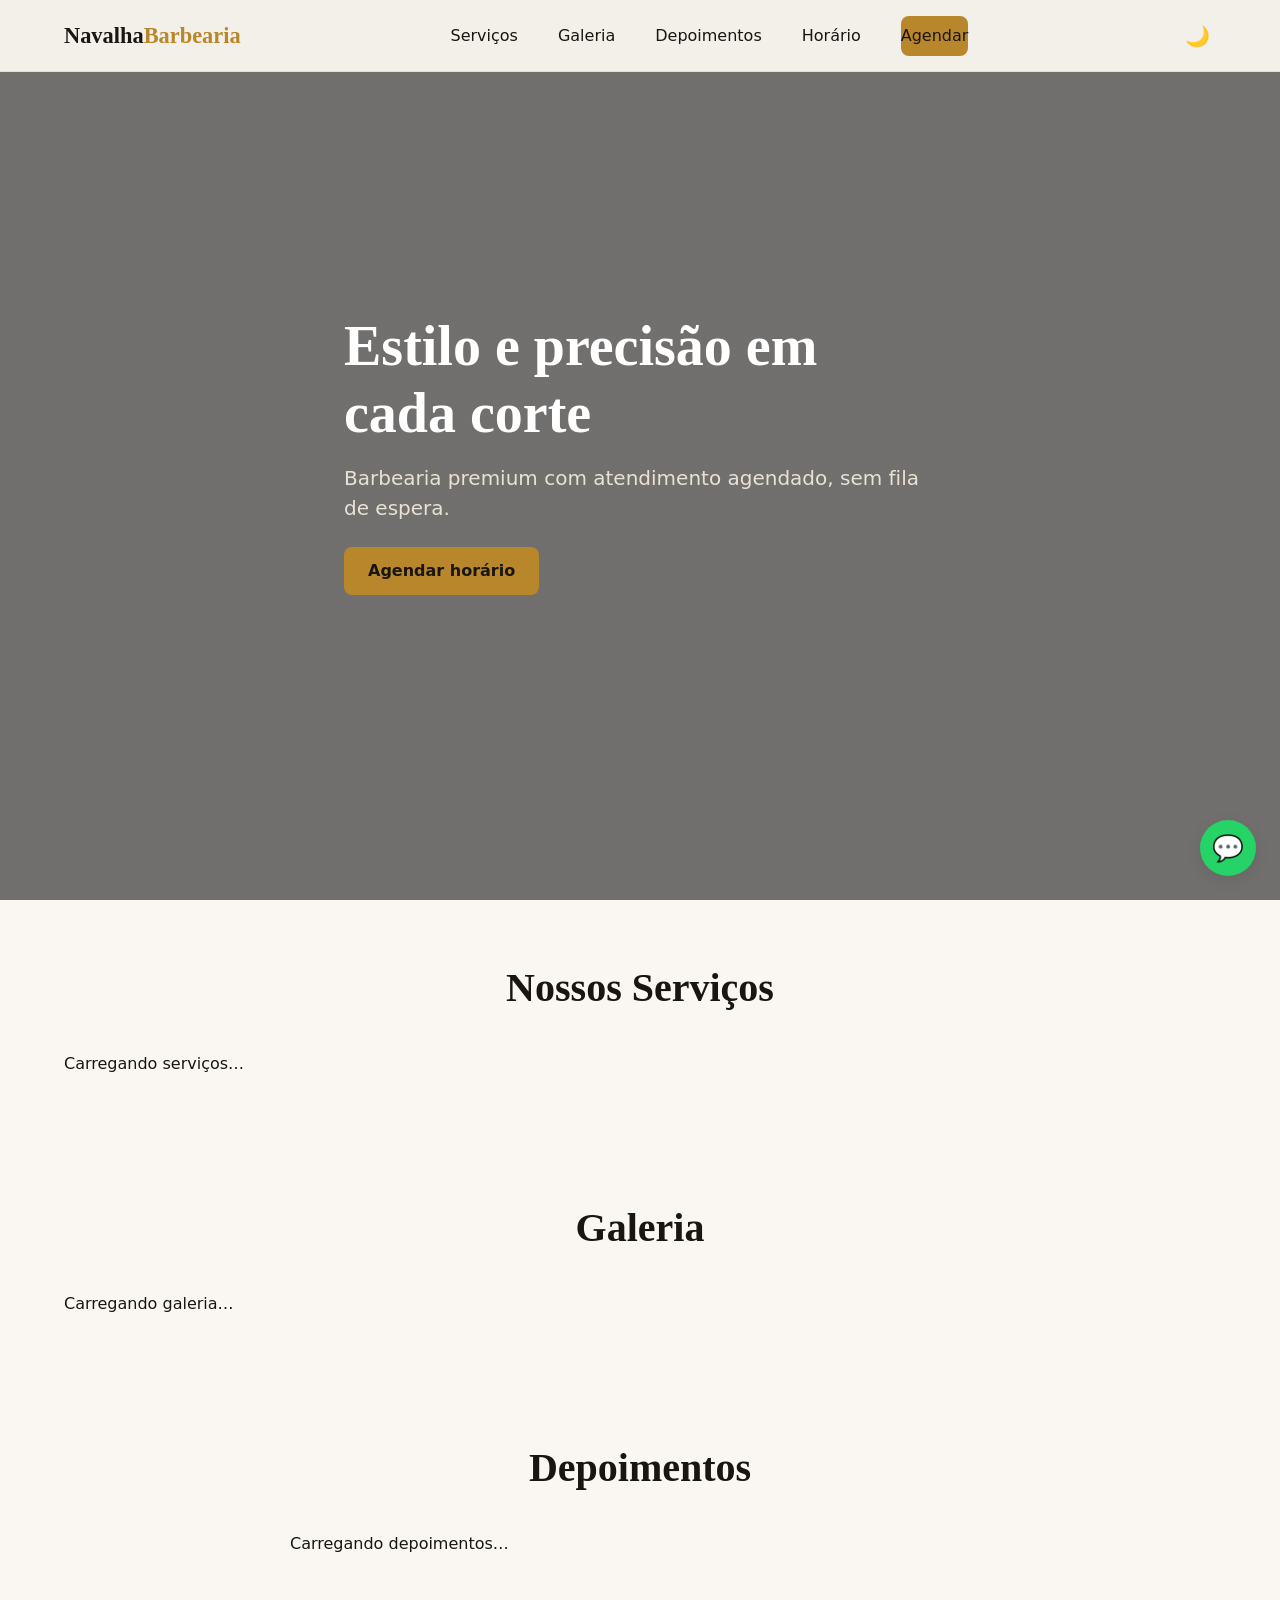
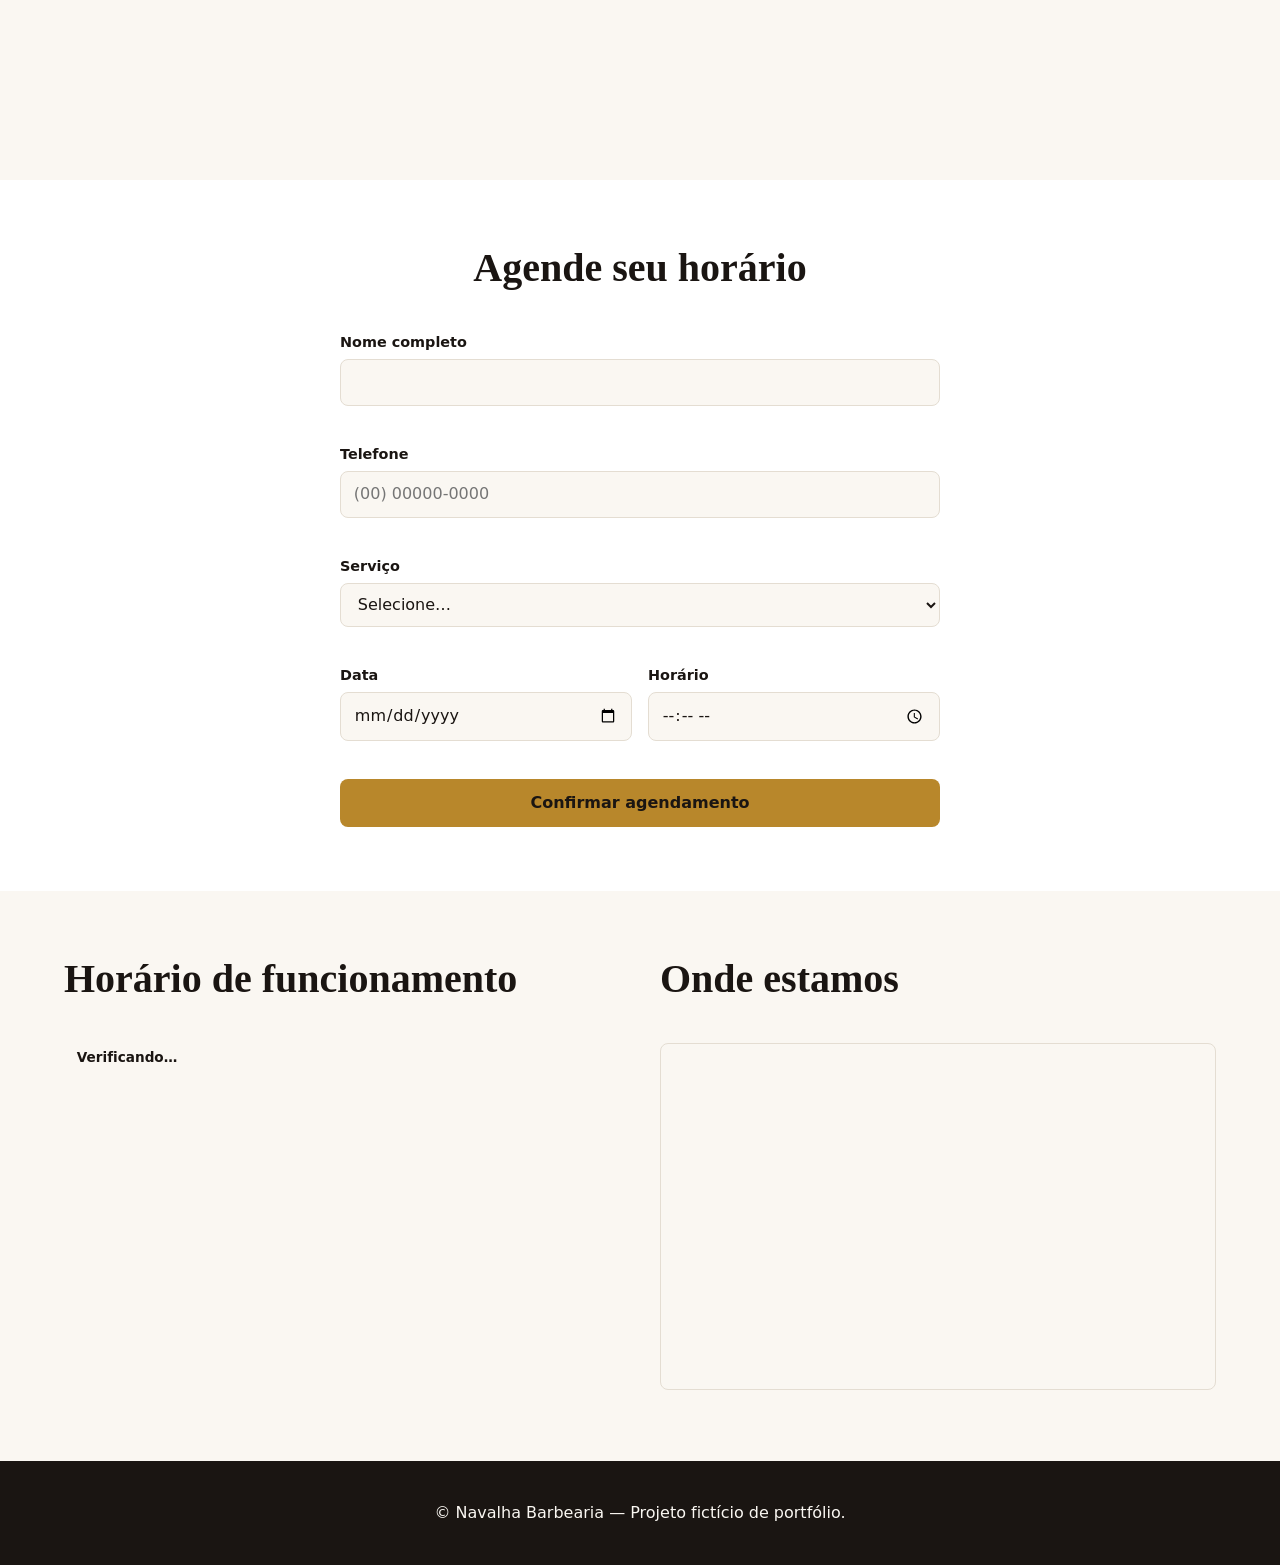
==== navalha-barbearia/index.html @ 42c59700 "Add semantic HTML structure and base styles (Fase 1) - index.html com todas as seções, SEO/OG, favic" ====
<!DOCTYPE html>
<html lang="pt-BR">
<head>
  <meta charset="UTF-8" />
  <meta name="viewport" content="width=device-width, initial-scale=1.0" />
  <title>Navalha Barbearia — Agende seu horário online</title>
  <meta name="description" content="Barbearia Navalha: corte, barba e tratamentos premium. Agende seu horário online em poucos cliques." />
  <meta name="theme-color" content="#1a1512" />

  <meta property="og:type" content="website" />
  <meta property="og:title" content="Navalha Barbearia" />
  <meta property="og:description" content="Corte, barba e tratamentos premium. Agende seu horário online." />
  <meta property="og:image" content="https://picsum.photos/id/1080/1200/630" />
  <meta property="og:locale" content="pt_BR" />

  <link rel="icon" href="assets/img/favicon.svg" type="image/svg+xml" />
  <link rel="stylesheet" href="css/reset.css" />
  <link rel="stylesheet" href="css/variables.css" />
  <link rel="stylesheet" href="css/style.css" />
</head>
<body>
  <a href="#main" class="skip-link">Pular para o conteúdo</a>

  <header class="header" id="header">
    <div class="container header__inner">
      <a href="#top" class="logo">Navalha<span>Barbearia</span></a>

      <nav class="nav" id="nav" aria-label="Navegação principal">
        <ul class="nav__list">
          <li><a href="#servicos">Serviços</a></li>
          <li><a href="#galeria">Galeria</a></li>
          <li><a href="#depoimentos">Depoimentos</a></li>
          <li><a href="#horario">Horário</a></li>
          <li><a href="#agendar" class="btn btn--primary">Agendar</a></li>
        </ul>
      </nav>

      <div class="header__actions">
        <button class="theme-toggle" id="themeToggle" type="button" aria-label="Alternar modo escuro" aria-pressed="false">🌙</button>
        <button class="hamburger" id="hamburger" type="button" aria-label="Abrir menu" aria-expanded="false" aria-controls="nav">
          <span></span><span></span><span></span>
        </button>
      </div>
    </div>
  </header>

  <main id="main">
    <section class="hero" id="top">
      <div class="container hero__content">
        <h1 class="hero__title">Estilo e precisão em cada corte</h1>
        <p class="hero__subtitle">Barbearia premium com atendimento agendado, sem fila de espera.</p>
        <a href="#agendar" class="btn btn--primary">Agendar horário</a>
      </div>
    </section>

    <section id="servicos" class="services">
      <div class="container">
        <h2 class="section-title">Nossos Serviços</h2>
        <div class="services__grid" id="servicesGrid">
          <p class="placeholder-note">Carregando serviços…</p>
        </div>
      </div>
    </section>

    <section id="galeria" class="gallery">
      <div class="container">
        <h2 class="section-title">Galeria</h2>
        <div class="gallery__grid" id="galleryGrid">
          <p class="placeholder-note">Carregando galeria…</p>
        </div>
      </div>
    </section>

    <section id="depoimentos" class="testimonials">
      <div class="container">
        <h2 class="section-title">Depoimentos</h2>
        <div class="testimonials__track" id="testimonialsTrack" aria-live="polite">
          <p class="placeholder-note">Carregando depoimentos…</p>
        </div>
        <div class="testimonials__dots" id="testimonialsDots"></div>
      </div>
    </section>

    <section id="agendar" class="booking">
      <div class="container">
        <h2 class="section-title">Agende seu horário</h2>
        <form class="booking__form" id="bookingForm" novalidate>
          <div class="form-group">
            <label for="name">Nome completo</label>
            <input type="text" id="name" name="name" required autocomplete="name" />
            <span class="form-error" id="nameError"></span>
          </div>

          <div class="form-group">
            <label for="phone">Telefone</label>
            <input type="tel" id="phone" name="phone" placeholder="(00) 00000-0000" required autocomplete="tel" />
            <span class="form-error" id="phoneError"></span>
          </div>

          <div class="form-group">
            <label for="service">Serviço</label>
            <select id="service" name="service" required>
              <option value="">Selecione…</option>
            </select>
            <span class="form-error" id="serviceError"></span>
          </div>

          <div class="form-row">
            <div class="form-group">
              <label for="date">Data</label>
              <input type="date" id="date" name="date" required />
              <span class="form-error" id="dateError"></span>
            </div>

            <div class="form-group">
              <label for="time">Horário</label>
              <input type="time" id="time" name="time" required />
              <span class="form-error" id="timeError"></span>
            </div>
          </div>

          <button type="submit" class="btn btn--primary">Confirmar agendamento</button>
          <p class="form-success" id="formSuccess" hidden>Agendamento confirmado! Entraremos em contato para confirmar.</p>
        </form>
      </div>
    </section>

    <section id="horario" class="hours-map">
      <div class="container hours-map__grid">
        <div>
          <h2 class="section-title" style="text-align: left;">Horário de funcionamento</h2>
          <p class="status-badge" id="openStatus">Verificando…</p>
          <ul class="hours-list" id="hoursList"></ul>
        </div>
        <div>
          <h2 class="section-title" style="text-align: left;">Onde estamos</h2>
          <iframe
            class="map-frame"
            title="Localização da Navalha Barbearia"
            src="https://www.openstreetmap.org/export/embed.html?bbox=-46.6400%2C-23.5700%2C-46.6200%2C-23.5500&layer=mapnik"
            loading="lazy"
          ></iframe>
        </div>
      </div>
    </section>
  </main>

  <a
    href="https://wa.me/5500000000000"
    class="whatsapp-float"
    id="whatsappBtn"
    target="_blank"
    rel="noopener noreferrer"
    aria-label="Fale com a gente no WhatsApp"
  >💬</a>

  <footer class="footer">
    <div class="container">
      <p>&copy; <span id="year"></span> Navalha Barbearia — Projeto fictício de portfólio.</p>
    </div>
  </footer>

  <script src="js/data.js" defer></script>
  <script src="js/theme.js" defer></script>
  <script src="js/menu.js" defer></script>
  <script src="js/gallery.js" defer></script>
  <script src="js/carousel.js" defer></script>
  <script src="js/form.js" defer></script>
  <script src="js/main.js" defer></script>
</body>
</html>
---- navalha-barbearia/css/variables.css ----
:root {
  /* Tipografia */
  --font-heading: Georgia, 'Times New Roman', serif;
  --font-body: system-ui, -apple-system, 'Segoe UI', Roboto, Arial, sans-serif;

  /* Espaçamento */
  --space-xs: 0.5rem;
  --space-sm: 1rem;
  --space-md: 1.5rem;
  --space-lg: 2.5rem;
  --space-xl: 4rem;

  /* Layout */
  --container-width: 1200px;
  --radius: 8px;
  --header-height: 72px;
  --transition: 0.25s ease;

  /* Tema claro (padrão) */
  --color-bg: #faf7f2;
  --color-surface: #ffffff;
  --color-text: #1a1512;
  --color-text-muted: #5c5349;
  --color-primary: #b8872b;
  --color-primary-dark: #8f6a1f;
  --color-primary-contrast: #1a1512;
  --color-border: #e4ddd2;
  --color-header-bg: rgba(250, 247, 242, 0.95);
  --shadow: 0 4px 16px rgba(0, 0, 0, 0.08);
}

[data-theme='dark'] {
  --color-bg: #15120f;
  --color-surface: #211c17;
  --color-text: #f3ede3;
  --color-text-muted: #c4b8a6;
  --color-primary: #d6a545;
  --color-primary-dark: #e8bc66;
  --color-primary-contrast: #15120f;
  --color-border: #3a322a;
  --color-header-bg: rgba(21, 18, 15, 0.95);
  --shadow: 0 4px 16px rgba(0, 0, 0, 0.4);
}
---- navalha-barbearia/css/style.css ----
/* ===== Base ===== */
body {
  font-family: var(--font-body);
  background-color: var(--color-bg);
  color: var(--color-text);
  transition: background-color var(--transition), color var(--transition);
}

h1, h2, h3 {
  font-family: var(--font-heading);
  line-height: 1.2;
}

.container {
  width: 100%;
  max-width: var(--container-width);
  margin: 0 auto;
  padding: 0 var(--space-md);
}

.skip-link {
  position: absolute;
  left: -999px;
  top: 0;
  background: var(--color-primary);
  color: var(--color-primary-contrast);
  padding: var(--space-xs) var(--space-sm);
  z-index: 1000;
}

.skip-link:focus {
  left: var(--space-sm);
  top: var(--space-sm);
}

a:focus-visible,
button:focus-visible,
input:focus-visible,
textarea:focus-visible,
select:focus-visible {
  outline: 3px solid var(--color-primary);
  outline-offset: 2px;
}

section {
  padding: var(--space-xl) 0;
}

.section-title {
  font-size: clamp(1.75rem, 4vw, 2.5rem);
  text-align: center;
  margin-bottom: var(--space-lg);
}

.btn {
  display: inline-block;
  padding: 0.75rem 1.5rem;
  border-radius: var(--radius);
  font-weight: 600;
  transition: transform var(--transition), background-color var(--transition);
}

.btn--primary {
  background-color: var(--color-primary);
  color: var(--color-primary-contrast);
}

.btn--primary:hover {
  background-color: var(--color-primary-dark);
  transform: translateY(-2px);
}

.btn--outline {
  border: 2px solid var(--color-primary);
  color: var(--color-text);
}

/* ===== Header ===== */
.header {
  position: fixed;
  top: 0;
  left: 0;
  right: 0;
  height: var(--header-height);
  background-color: var(--color-header-bg);
  backdrop-filter: blur(6px);
  border-bottom: 1px solid var(--color-border);
  z-index: 500;
}

.header__inner {
  height: 100%;
  display: flex;
  align-items: center;
  justify-content: space-between;
}

.logo {
  font-family: var(--font-heading);
  font-size: 1.4rem;
  font-weight: 700;
}

.logo span {
  color: var(--color-primary);
}

.header__actions {
  display: flex;
  align-items: center;
  gap: var(--space-sm);
}

.theme-toggle {
  font-size: 1.25rem;
  line-height: 1;
  padding: 0.4rem;
  border-radius: 50%;
}

.theme-toggle:hover {
  background-color: var(--color-border);
}

/* Nav: mobile-first, escondida fora da tela */
.nav {
  position: fixed;
  top: var(--header-height);
  left: 0;
  right: 0;
  background-color: var(--color-surface);
  border-bottom: 1px solid var(--color-border);
  transform: translateY(-110%);
  opacity: 0;
  transition: transform var(--transition), opacity var(--transition);
}

.nav.is-open {
  transform: translateY(0);
  opacity: 1;
}

.nav__list {
  display: flex;
  flex-direction: column;
  padding: var(--space-md);
  gap: var(--space-sm);
}

.nav__list a {
  display: block;
  padding: var(--space-xs) 0;
  font-weight: 500;
}

.hamburger {
  width: 40px;
  height: 40px;
  display: flex;
  flex-direction: column;
  justify-content: center;
  align-items: center;
  gap: 5px;
}

.hamburger span {
  display: block;
  width: 22px;
  height: 2px;
  background-color: var(--color-text);
  transition: transform var(--transition), opacity var(--transition);
}

.hamburger[aria-expanded='true'] span:nth-child(1) {
  transform: translateY(7px) rotate(45deg);
}

.hamburger[aria-expanded='true'] span:nth-child(2) {
  opacity: 0;
}

.hamburger[aria-expanded='true'] span:nth-child(3) {
  transform: translateY(-7px) rotate(-45deg);
}

@media (min-width: 768px) {
  .hamburger {
    display: none;
  }

  .nav {
    position: static;
    transform: none;
    opacity: 1;
    background: none;
    border-bottom: none;
  }

  .nav__list {
    flex-direction: row;
    align-items: center;
    padding: 0;
    gap: var(--space-lg);
  }
}

/* ===== Hero ===== */
.hero {
  min-height: 100vh;
  padding-top: var(--header-height);
  display: flex;
  align-items: center;
  background: linear-gradient(rgba(0, 0, 0, 0.55), rgba(0, 0, 0, 0.55)),
    url('https://picsum.photos/id/1080/1600/1000') center/cover no-repeat;
  color: #fff;
}

.hero__content {
  max-width: 640px;
}

.hero__title {
  font-size: clamp(2rem, 6vw, 3.5rem);
  margin-bottom: var(--space-sm);
}

.hero__subtitle {
  font-size: clamp(1rem, 2.5vw, 1.25rem);
  color: #e8e1d6;
  margin-bottom: var(--space-md);
}

/* ===== Serviços ===== */
.services__grid {
  display: grid;
  grid-template-columns: repeat(auto-fit, minmax(260px, 1fr));
  gap: var(--space-md);
}

.service-card {
  background-color: var(--color-surface);
  border: 1px solid var(--color-border);
  border-radius: var(--radius);
  padding: var(--space-md);
  box-shadow: var(--shadow);
}

.service-card__header {
  display: flex;
  justify-content: space-between;
  align-items: baseline;
  margin-bottom: var(--space-xs);
}

.service-card__price {
  color: var(--color-primary);
  font-weight: 700;
  font-size: 1.1rem;
}

.service-card__meta {
  color: var(--color-text-muted);
  font-size: 0.9rem;
  margin-top: var(--space-xs);
}

/* ===== Galeria ===== */
.gallery__grid {
  display: grid;
  grid-template-columns: repeat(auto-fit, minmax(200px, 1fr));
  gap: var(--space-sm);
}

.gallery__item {
  overflow: hidden;
  border-radius: var(--radius);
  aspect-ratio: 4 / 3;
}

.gallery__item img {
  width: 100%;
  height: 100%;
  object-fit: cover;
  transition: transform var(--transition);
}

.gallery__item button {
  width: 100%;
  height: 100%;
  display: block;
}

.gallery__item:hover img {
  transform: scale(1.06);
}

.lightbox {
  position: fixed;
  inset: 0;
  background-color: rgba(0, 0, 0, 0.9);
  display: flex;
  align-items: center;
  justify-content: center;
  z-index: 1000;
}

.lightbox[hidden] {
  display: none;
}

.lightbox__image {
  max-width: 90vw;
  max-height: 80vh;
  border-radius: var(--radius);
}

.lightbox__close,
.lightbox__prev,
.lightbox__next {
  position: absolute;
  color: #fff;
  font-size: 2rem;
  padding: var(--space-xs) var(--space-sm);
}

.lightbox__close {
  top: var(--space-sm);
  right: var(--space-sm);
}

.lightbox__prev {
  left: var(--space-sm);
}

.lightbox__next {
  right: var(--space-sm);
}

/* ===== Depoimentos ===== */
.testimonials__track {
  position: relative;
  max-width: 700px;
  margin: 0 auto;
  min-height: 160px;
}

.testimonial {
  text-align: center;
  position: absolute;
  inset: 0;
  opacity: 0;
  transition: opacity var(--transition);
}

.testimonial.is-active {
  opacity: 1;
  position: relative;
}

.testimonial__quote {
  font-size: 1.15rem;
  font-style: italic;
  margin-bottom: var(--space-sm);
}

.testimonial__author {
  color: var(--color-primary);
  font-weight: 600;
}

.testimonials__dots {
  display: flex;
  justify-content: center;
  gap: var(--space-xs);
  margin-top: var(--space-md);
}

.testimonials__dots button {
  width: 10px;
  height: 10px;
  border-radius: 50%;
  background-color: var(--color-border);
}

.testimonials__dots button.is-active {
  background-color: var(--color-primary);
}

/* ===== Agendamento ===== */
.booking {
  background-color: var(--color-surface);
}

.booking__form {
  max-width: 600px;
  margin: 0 auto;
  display: grid;
  gap: var(--space-sm);
}

.form-group {
  display: flex;
  flex-direction: column;
  gap: 0.35rem;
}

.form-group label {
  font-weight: 600;
  font-size: 0.9rem;
}

.form-group input,
.form-group select {
  padding: 0.65rem 0.8rem;
  border: 1px solid var(--color-border);
  border-radius: var(--radius);
  background-color: var(--color-bg);
  color: var(--color-text);
}

.form-row {
  display: grid;
  grid-template-columns: 1fr 1fr;
  gap: var(--space-sm);
}

.form-error {
  color: #c0392b;
  font-size: 0.85rem;
  min-height: 1.2em;
}

.form-success {
  background-color: #e4f6e9;
  color: #1e7a3c;
  padding: var(--space-sm);
  border-radius: var(--radius);
  text-align: center;
}

[data-theme='dark'] .form-success {
  background-color: #163a24;
  color: #7fd79b;
}

/* ===== Horário / mapa ===== */
.hours-map__grid {
  display: grid;
  grid-template-columns: 1fr;
  gap: var(--space-lg);
}

@media (min-width: 768px) {
  .hours-map__grid {
    grid-template-columns: 1fr 1fr;
  }
}

.status-badge {
  display: inline-block;
  padding: 0.3rem 0.8rem;
  border-radius: 999px;
  font-weight: 700;
  font-size: 0.85rem;
  margin-bottom: var(--space-sm);
}

.status-badge--open {
  background-color: #e4f6e9;
  color: #1e7a3c;
}

.status-badge--closed {
  background-color: #fbe4e4;
  color: #c0392b;
}

.hours-list {
  display: grid;
  gap: 0.4rem;
}

.hours-list li {
  display: flex;
  justify-content: space-between;
  border-bottom: 1px solid var(--color-border);
  padding-bottom: 0.3rem;
}

.map-frame {
  width: 100%;
  aspect-ratio: 16 / 10;
  border: 1px solid var(--color-border);
  border-radius: var(--radius);
}

/* ===== WhatsApp flutuante ===== */
.whatsapp-float {
  position: fixed;
  bottom: var(--space-md);
  right: var(--space-md);
  width: 56px;
  height: 56px;
  background-color: #25d366;
  color: #fff;
  border-radius: 50%;
  display: flex;
  align-items: center;
  justify-content: center;
  font-size: 1.6rem;
  box-shadow: var(--shadow);
  z-index: 400;
}

/* ===== Footer ===== */
.footer {
  background-color: var(--color-text);
  color: var(--color-bg);
  text-align: center;
  padding: var(--space-lg) 0;
}

[data-theme='dark'] .footer {
  background-color: #0c0a08;
}

/* ===== Animações on-scroll ===== */
.reveal {
  opacity: 0;
  transform: translateY(24px);
  transition: opacity 0.6s ease, transform 0.6s ease;
}

.reveal.is-visible {
  opacity: 1;
  transform: translateY(0);
}
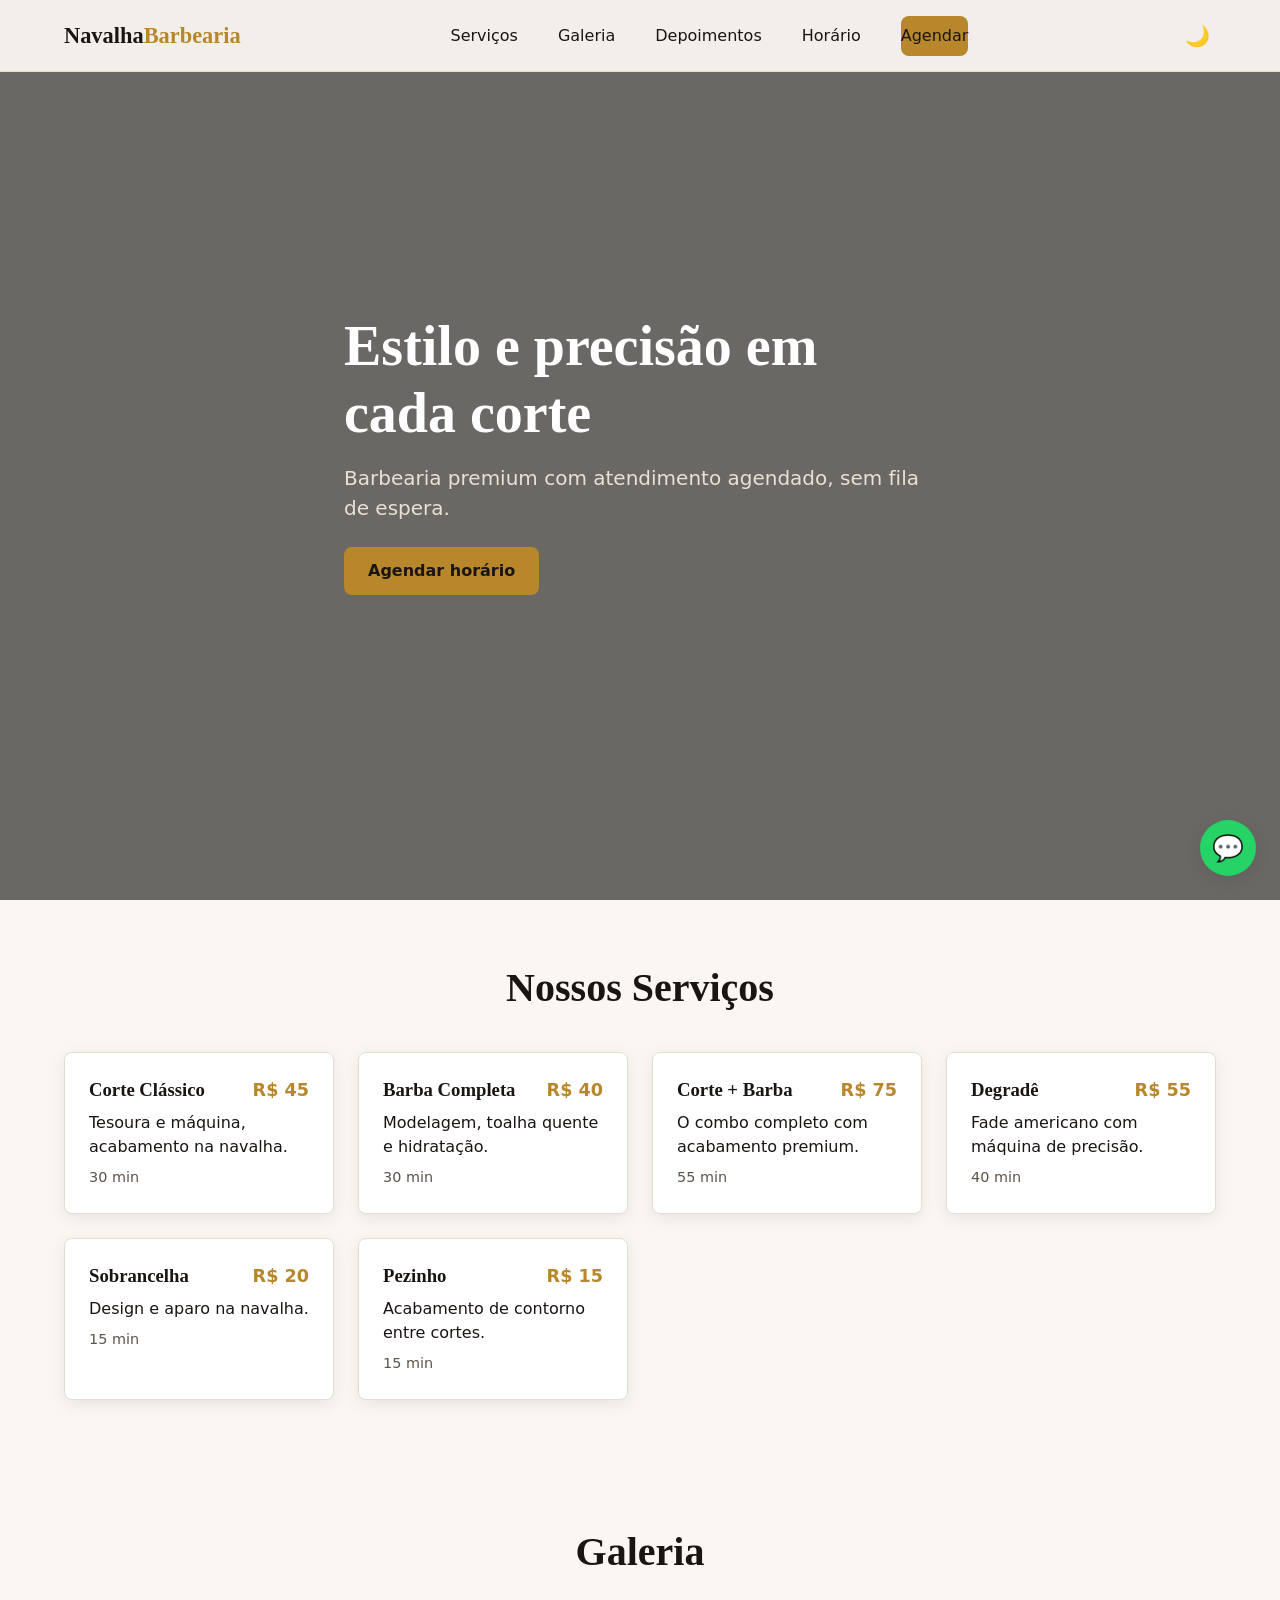
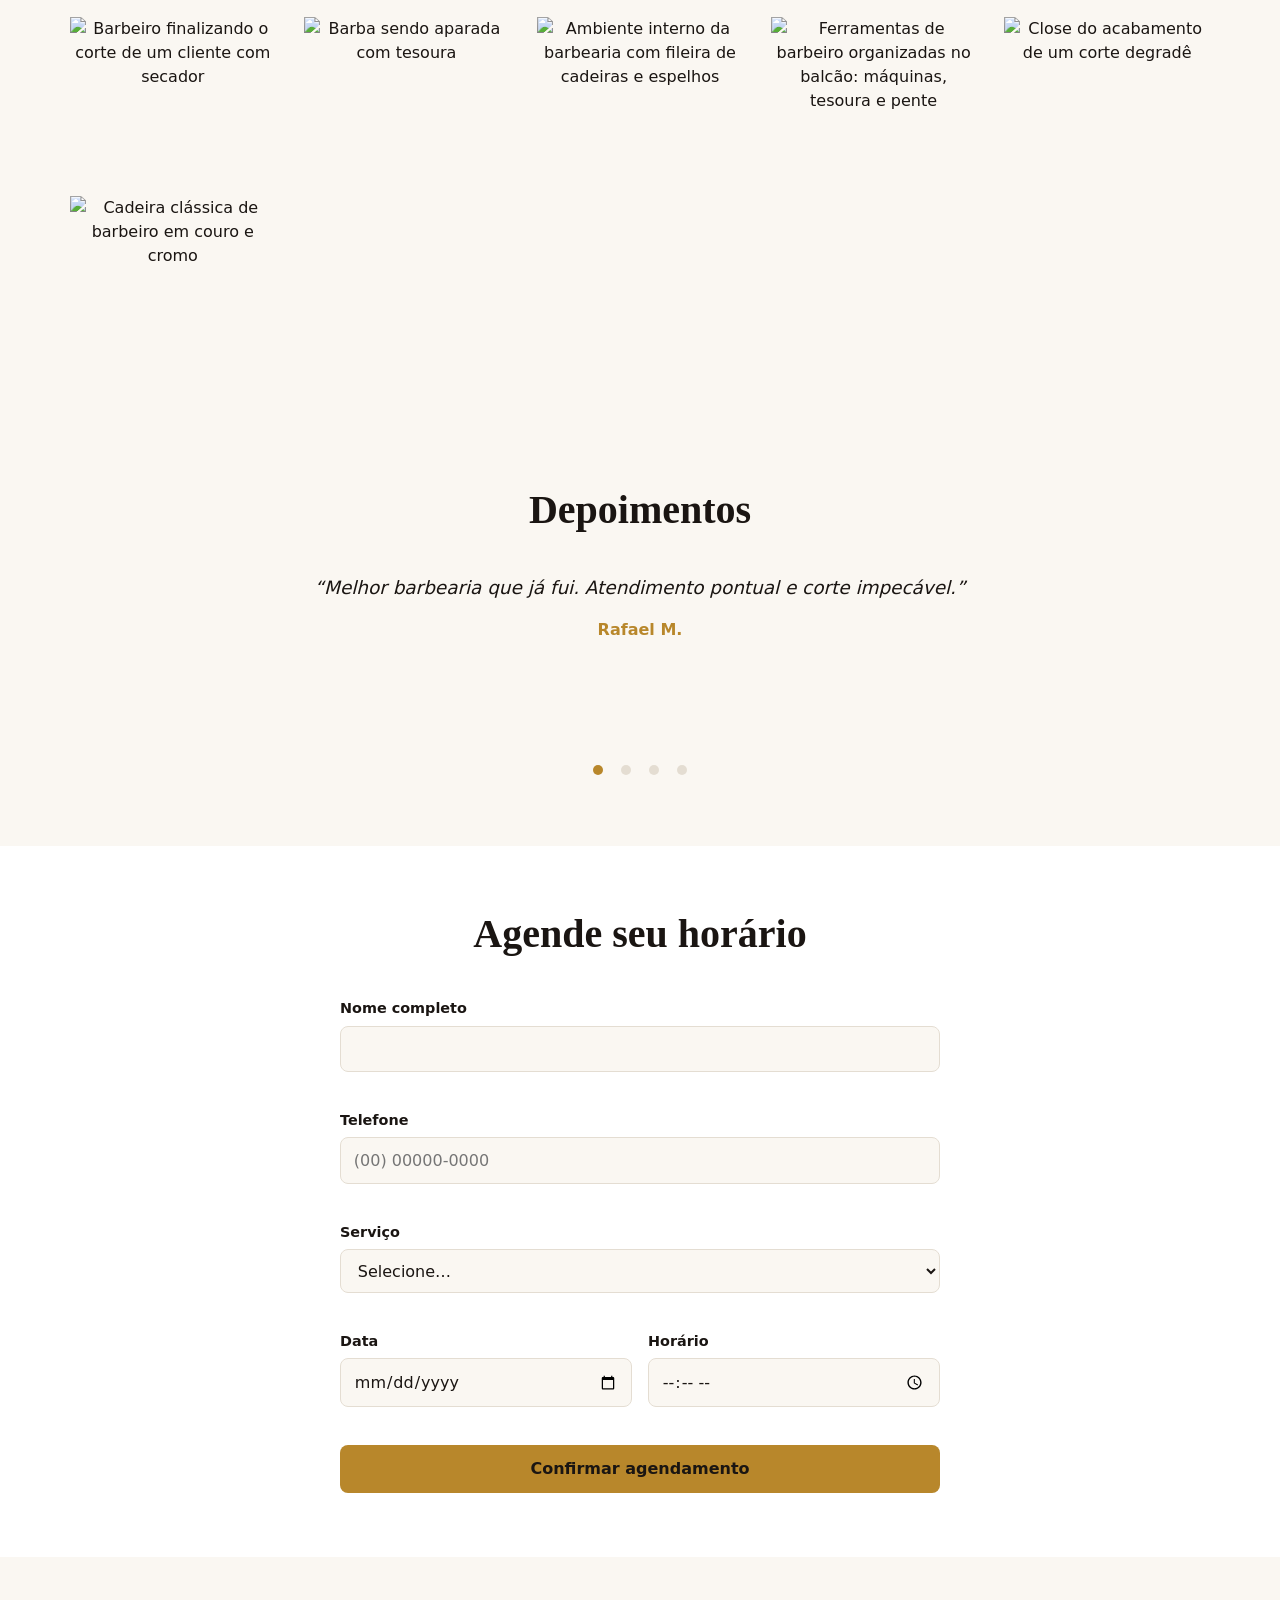
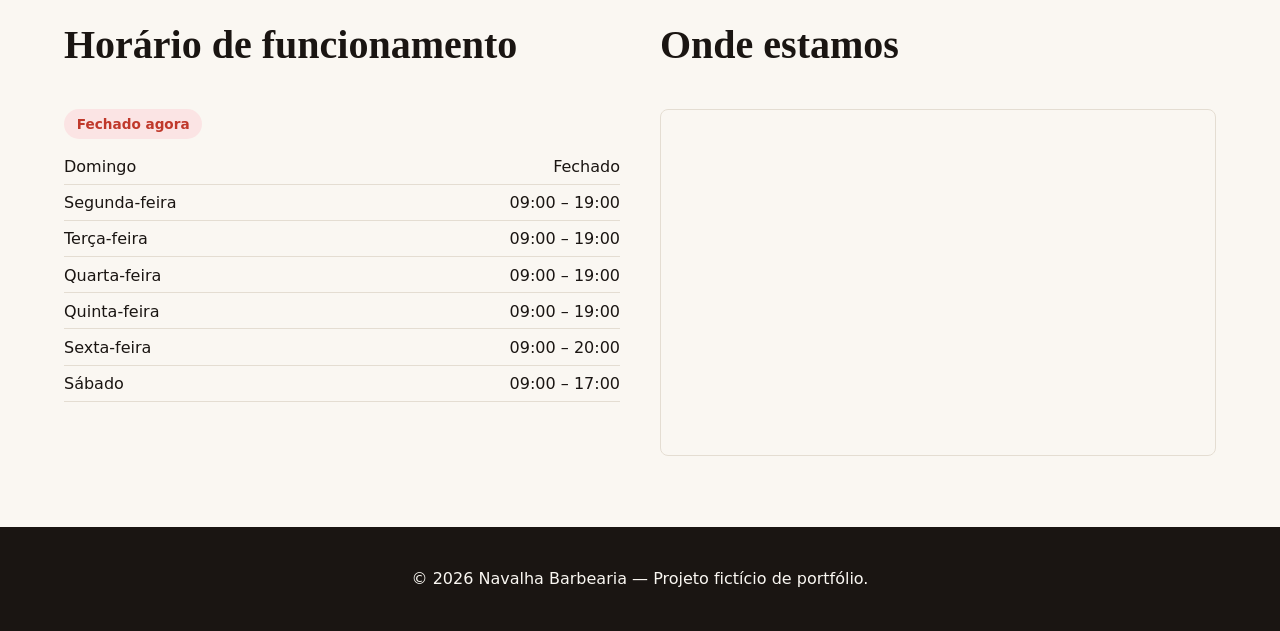
==== commit 5d270c00: "Replace placeholder images with real barbershop photos, polish animations - Swap picsum.photos place" ====
--- a/navalha-barbearia/index.html
+++ b/navalha-barbearia/index.html
@@ -10,7 +10,7 @@
   <meta property="og:type" content="website" />
   <meta property="og:title" content="Navalha Barbearia" />
   <meta property="og:description" content="Corte, barba e tratamentos premium. Agende seu horário online." />
-  <meta property="og:image" content="https://picsum.photos/id/1080/1200/630" />
+  <meta property="og:image" content="https://images.unsplash.com/photo-1585747860715-2ba37e788b70?w=1200&h=630&q=80&auto=format&fit=crop" />
   <meta property="og:locale" content="pt_BR" />
 
   <link rel="icon" href="assets/img/favicon.svg" type="image/svg+xml" />
--- a/navalha-barbearia/css/style.css
+++ b/navalha-barbearia/css/style.css
@@ -85,7 +85,13 @@
   background-color: var(--color-header-bg);
   backdrop-filter: blur(6px);
   border-bottom: 1px solid var(--color-border);
+  box-shadow: 0 0 0 rgba(0, 0, 0, 0);
+  transition: box-shadow var(--transition);
   z-index: 500;
+}
+
+.header.is-scrolled {
+  box-shadow: 0 4px 20px rgba(0, 0, 0, 0.12);
 }
 
 .header__inner {
@@ -93,6 +99,7 @@
   display: flex;
   align-items: center;
   justify-content: space-between;
+  gap: var(--space-md);
 }
 
 .logo {
@@ -116,10 +123,12 @@
   line-height: 1;
   padding: 0.4rem;
   border-radius: 50%;
+  transition: background-color var(--transition), transform 0.4s ease;
 }
 
 .theme-toggle:hover {
   background-color: var(--color-border);
+  transform: rotate(15deg);
 }
 
 /* Nav: mobile-first, escondida fora da tela */
@@ -132,12 +141,16 @@
   border-bottom: 1px solid var(--color-border);
   transform: translateY(-110%);
   opacity: 0;
-  transition: transform var(--transition), opacity var(--transition);
+  visibility: hidden;
+  pointer-events: none;
+  transition: transform var(--transition), opacity var(--transition), visibility var(--transition);
 }
 
 .nav.is-open {
   transform: translateY(0);
   opacity: 1;
+  visibility: visible;
+  pointer-events: auto;
 }
 
 .nav__list {
@@ -183,6 +196,24 @@
   transform: translateY(-7px) rotate(-45deg);
 }
 
+@media (max-width: 400px) {
+  .container {
+    padding: 0 1rem;
+  }
+
+  .header__inner {
+    gap: 0.5rem;
+  }
+
+  .logo {
+    font-size: 1.15rem;
+  }
+
+  .header__actions {
+    gap: 0.4rem;
+  }
+}
+
 @media (min-width: 768px) {
   .hamburger {
     display: none;
@@ -192,6 +223,8 @@
     position: static;
     transform: none;
     opacity: 1;
+    visibility: visible;
+    pointer-events: auto;
     background: none;
     border-bottom: none;
   }
@@ -210,24 +243,52 @@
   padding-top: var(--header-height);
   display: flex;
   align-items: center;
-  background: linear-gradient(rgba(0, 0, 0, 0.55), rgba(0, 0, 0, 0.55)),
-    url('https://picsum.photos/id/1080/1600/1000') center/cover no-repeat;
+  background: linear-gradient(rgba(10, 8, 6, 0.6), rgba(10, 8, 6, 0.6)),
+    url('https://images.unsplash.com/photo-1585747860715-2ba37e788b70?w=1600&h=1000&q=80&auto=format&fit=crop')
+      center/cover no-repeat;
   color: #fff;
 }
 
 .hero__content {
   max-width: 640px;
+}
+
+.hero__content > * {
+  opacity: 0;
+  transform: translateY(20px);
+  animation: hero-rise 0.7s ease forwards;
 }
 
 .hero__title {
   font-size: clamp(2rem, 6vw, 3.5rem);
   margin-bottom: var(--space-sm);
+  animation-delay: 0.1s;
 }
 
 .hero__subtitle {
   font-size: clamp(1rem, 2.5vw, 1.25rem);
   color: #e8e1d6;
   margin-bottom: var(--space-md);
+  animation-delay: 0.25s;
+}
+
+.hero__content > .btn {
+  animation-delay: 0.4s;
+}
+
+@keyframes hero-rise {
+  to {
+    opacity: 1;
+    transform: translateY(0);
+  }
+}
+
+@media (prefers-reduced-motion: reduce) {
+  .hero__content > * {
+    animation: none;
+    opacity: 1;
+    transform: none;
+  }
 }
 
 /* ===== Serviços ===== */
@@ -243,6 +304,13 @@
   border-radius: var(--radius);
   padding: var(--space-md);
   box-shadow: var(--shadow);
+  transition: transform var(--transition), box-shadow var(--transition), border-color var(--transition);
+}
+
+.service-card:hover {
+  transform: translateY(-6px);
+  border-color: var(--color-primary);
+  box-shadow: 0 12px 28px rgba(0, 0, 0, 0.14);
 }
 
 .service-card__header {
@@ -302,16 +370,28 @@
   align-items: center;
   justify-content: center;
   z-index: 1000;
-}
-
-.lightbox[hidden] {
-  display: none;
+  opacity: 0;
+  visibility: hidden;
+  pointer-events: none;
+  transition: opacity var(--transition), visibility var(--transition);
+}
+
+.lightbox.is-open {
+  opacity: 1;
+  visibility: visible;
+  pointer-events: auto;
 }
 
 .lightbox__image {
   max-width: 90vw;
   max-height: 80vh;
   border-radius: var(--radius);
+  transform: scale(0.92);
+  transition: transform var(--transition);
+}
+
+.lightbox.is-open .lightbox__image {
+  transform: scale(1);
 }
 
 .lightbox__close,
@@ -349,11 +429,13 @@
   position: absolute;
   inset: 0;
   opacity: 0;
-  transition: opacity var(--transition);
+  transform: translateX(16px);
+  transition: opacity 0.4s ease, transform 0.4s ease;
 }
 
 .testimonial.is-active {
   opacity: 1;
+  transform: translateX(0);
   position: relative;
 }
 
@@ -371,18 +453,29 @@
 .testimonials__dots {
   display: flex;
   justify-content: center;
-  gap: var(--space-xs);
+  gap: 4px;
   margin-top: var(--space-md);
 }
 
 .testimonials__dots button {
+  width: 24px;
+  height: 24px;
+  padding: 0;
+  display: flex;
+  align-items: center;
+  justify-content: center;
+}
+
+.testimonials__dots button::before {
+  content: '';
   width: 10px;
   height: 10px;
   border-radius: 50%;
   background-color: var(--color-border);
-}
-
-.testimonials__dots button.is-active {
+  transition: background-color var(--transition);
+}
+
+.testimonials__dots button.is-active::before {
   background-color: var(--color-primary);
 }
 
@@ -402,6 +495,7 @@
   display: flex;
   flex-direction: column;
   gap: 0.35rem;
+  min-width: 0;
 }
 
 .form-group label {
@@ -411,6 +505,8 @@
 
 .form-group input,
 .form-group select {
+  width: 100%;
+  min-width: 0;
   padding: 0.65rem 0.8rem;
   border: 1px solid var(--color-border);
   border-radius: var(--radius);
@@ -510,6 +606,28 @@
   font-size: 1.6rem;
   box-shadow: var(--shadow);
   z-index: 400;
+  transition: transform var(--transition);
+  animation: whatsapp-pulse 3s ease-in-out infinite;
+}
+
+.whatsapp-float:hover {
+  transform: scale(1.1);
+}
+
+@keyframes whatsapp-pulse {
+  0%,
+  100% {
+    box-shadow: var(--shadow), 0 0 0 0 rgba(37, 211, 102, 0.5);
+  }
+  50% {
+    box-shadow: var(--shadow), 0 0 0 10px rgba(37, 211, 102, 0);
+  }
+}
+
+@media (prefers-reduced-motion: reduce) {
+  .whatsapp-float {
+    animation: none;
+  }
 }
 
 /* ===== Footer ===== */
@@ -522,6 +640,7 @@
 
 [data-theme='dark'] .footer {
   background-color: #0c0a08;
+  color: var(--color-text);
 }
 
 /* ===== Animações on-scroll ===== */
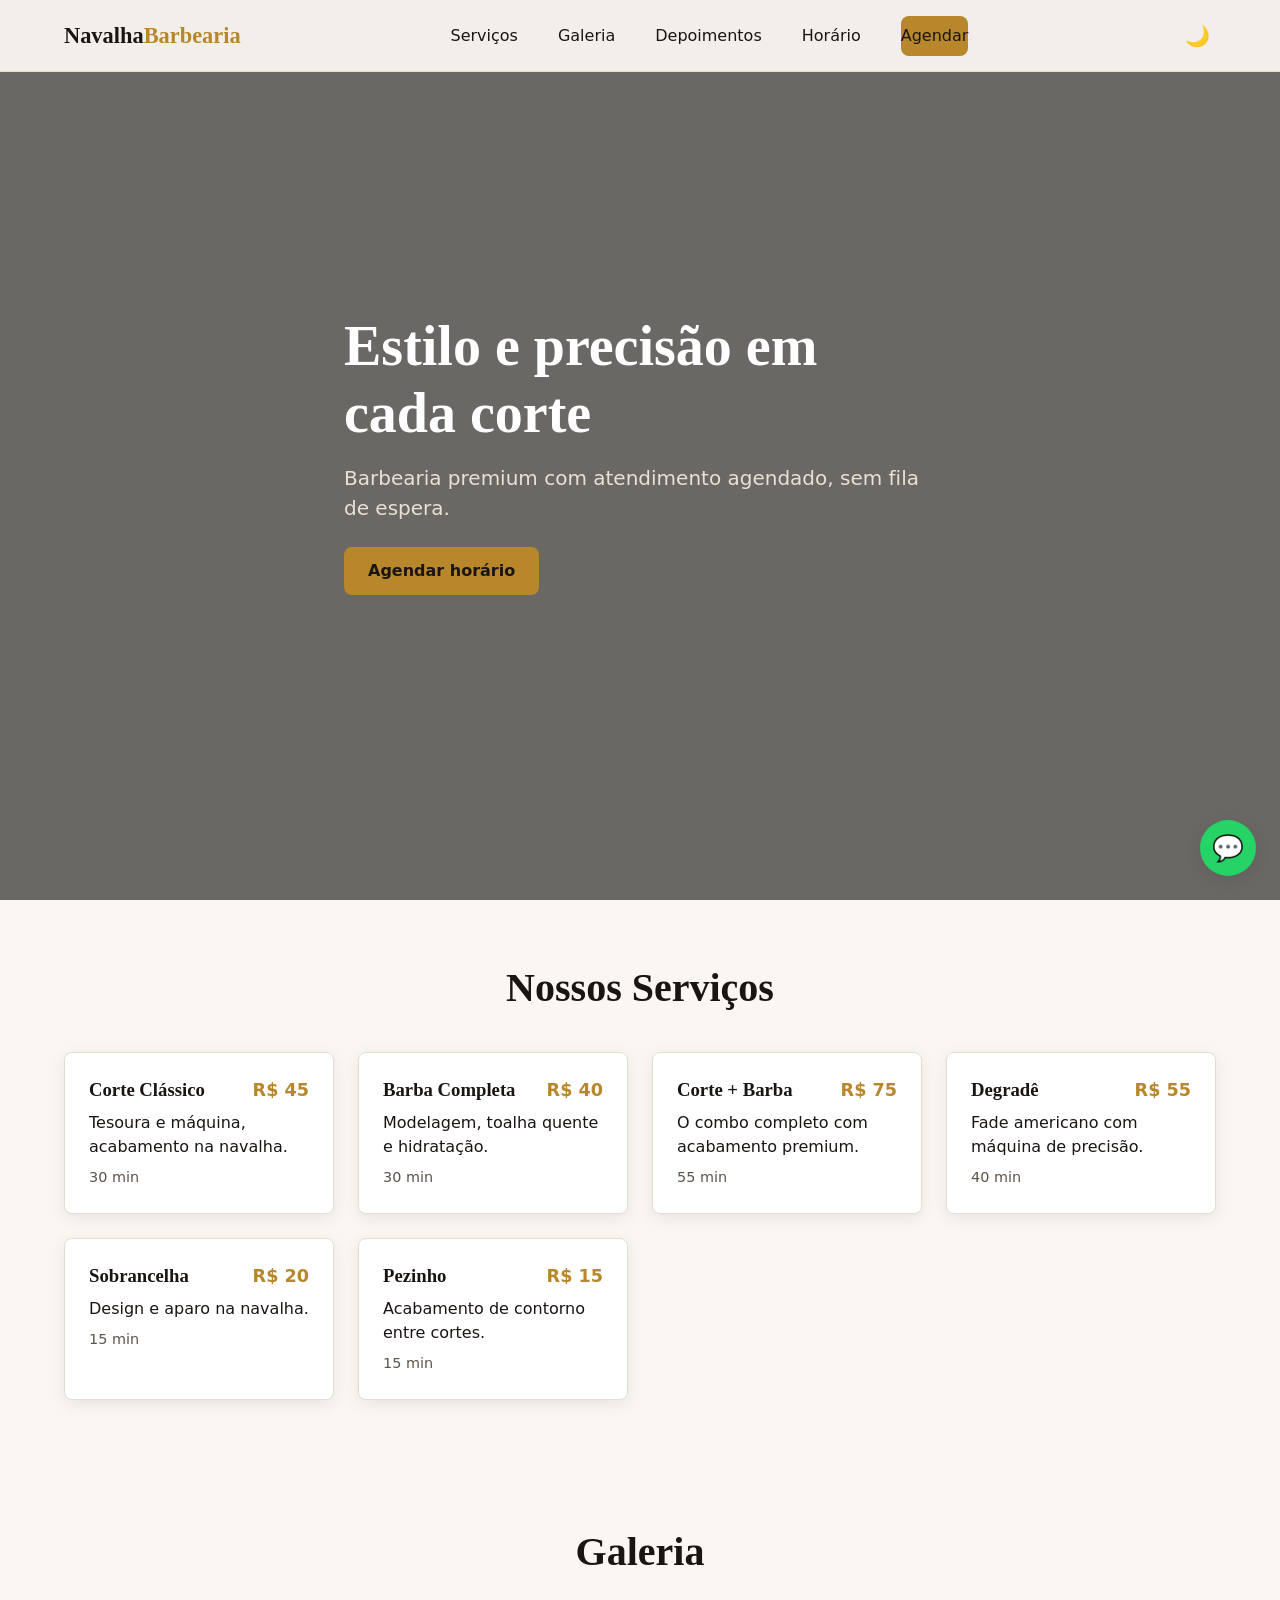
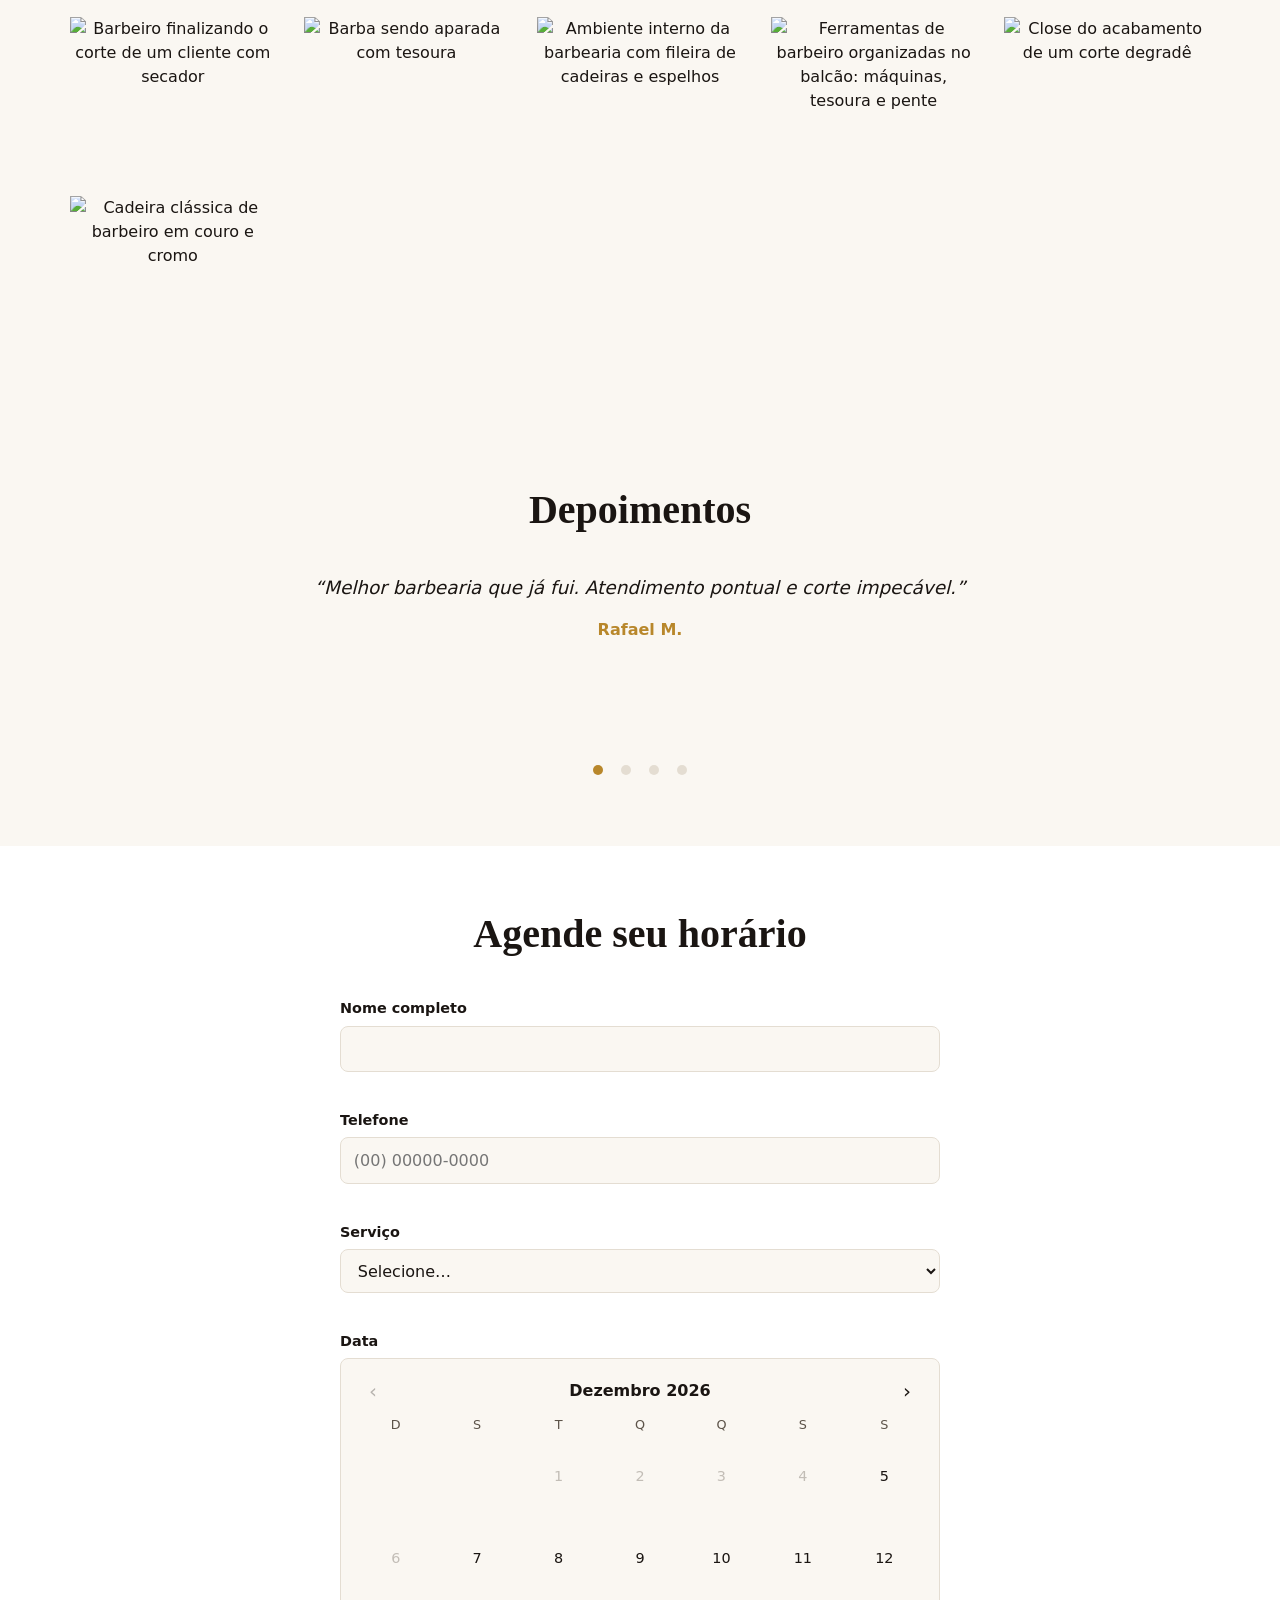
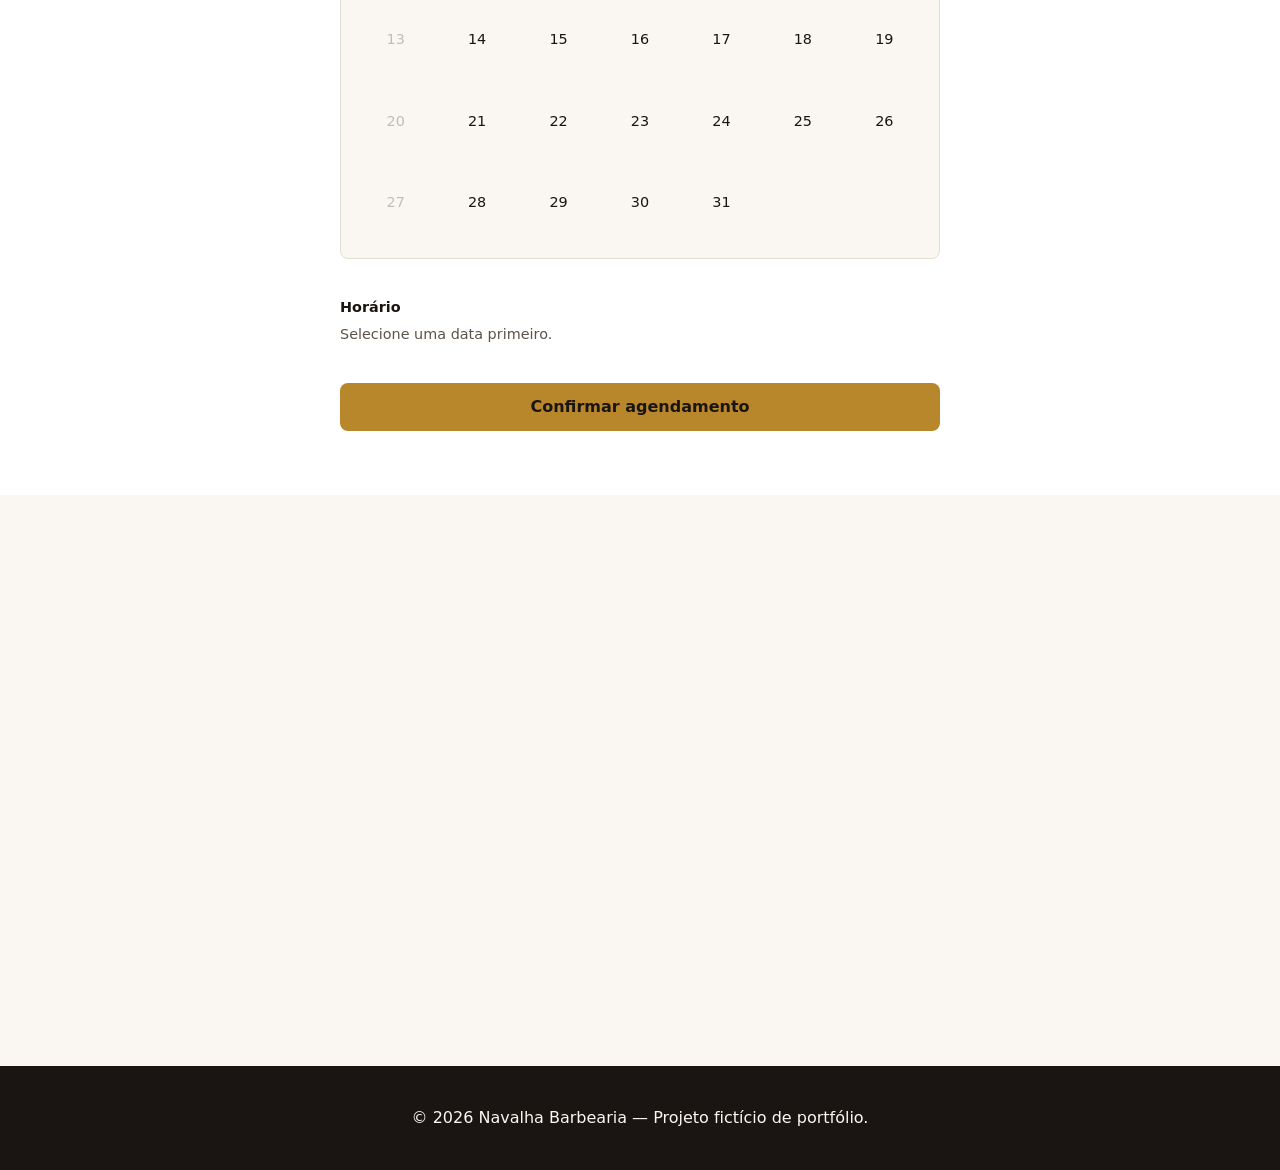
==== commit a97ef1e3: "Add custom date/time picker for the booking form - New js/datepicker.js: a calendar widget (month na" ====
--- a/navalha-barbearia/index.html
+++ b/navalha-barbearia/index.html
@@ -105,18 +105,30 @@
             <span class="form-error" id="serviceError"></span>
           </div>
 
-          <div class="form-row">
-            <div class="form-group">
-              <label for="date">Data</label>
-              <input type="date" id="date" name="date" required />
-              <span class="form-error" id="dateError"></span>
+          <div class="form-group">
+            <span id="dateLabel">Data</span>
+            <div class="datepicker" id="datePicker" role="group" aria-labelledby="dateLabel">
+              <div class="datepicker__header">
+                <button type="button" class="datepicker__nav" id="prevMonth" aria-label="Mês anterior">&#8249;</button>
+                <span class="datepicker__month" id="currentMonth" aria-live="polite"></span>
+                <button type="button" class="datepicker__nav" id="nextMonth" aria-label="Próximo mês">&#8250;</button>
+              </div>
+              <div class="datepicker__weekdays" aria-hidden="true">
+                <span>D</span><span>S</span><span>T</span><span>Q</span><span>Q</span><span>S</span><span>S</span>
+              </div>
+              <div class="datepicker__days" id="datepickerDays"></div>
             </div>
+            <input type="hidden" id="date" name="date" required />
+            <span class="form-error" id="dateError"></span>
+          </div>
 
-            <div class="form-group">
-              <label for="time">Horário</label>
-              <input type="time" id="time" name="time" required />
-              <span class="form-error" id="timeError"></span>
+          <div class="form-group">
+            <span id="timeLabel">Horário</span>
+            <div class="timeslots" id="timeSlots" role="group" aria-labelledby="timeLabel">
+              <p class="timeslots__hint">Selecione uma data primeiro.</p>
             </div>
+            <input type="hidden" id="time" name="time" required />
+            <span class="form-error" id="timeError"></span>
           </div>
 
           <button type="submit" class="btn btn--primary">Confirmar agendamento</button>
@@ -165,6 +177,7 @@
   <script src="js/menu.js" defer></script>
   <script src="js/gallery.js" defer></script>
   <script src="js/carousel.js" defer></script>
+  <script src="js/datepicker.js" defer></script>
   <script src="js/form.js" defer></script>
   <script src="js/main.js" defer></script>
 </body>
--- a/navalha-barbearia/css/style.css
+++ b/navalha-barbearia/css/style.css
@@ -498,7 +498,8 @@
   min-width: 0;
 }
 
-.form-group label {
+.form-group label,
+.form-group > span:first-child {
   font-weight: 600;
   font-size: 0.9rem;
 }
@@ -514,10 +515,116 @@
   color: var(--color-text);
 }
 
-.form-row {
+/* ===== Datepicker ===== */
+.datepicker {
+  border: 1px solid var(--color-border);
+  border-radius: var(--radius);
+  padding: var(--space-sm);
+  background-color: var(--color-bg);
+}
+
+.datepicker__header {
+  display: flex;
+  align-items: center;
+  justify-content: space-between;
+  margin-bottom: var(--space-xs);
+}
+
+.datepicker__month {
+  font-weight: 600;
+  text-transform: capitalize;
+}
+
+.datepicker__nav {
+  width: 32px;
+  height: 32px;
+  border-radius: 50%;
+  font-size: 1.25rem;
+  line-height: 1;
+  transition: background-color var(--transition);
+}
+
+.datepicker__nav:hover:not(:disabled) {
+  background-color: var(--color-border);
+}
+
+.datepicker__nav:disabled {
+  opacity: 0.3;
+  cursor: not-allowed;
+}
+
+.datepicker__weekdays,
+.datepicker__days {
   display: grid;
-  grid-template-columns: 1fr 1fr;
-  gap: var(--space-sm);
+  grid-template-columns: repeat(7, 1fr);
+  gap: 4px;
+  text-align: center;
+}
+
+.datepicker__weekdays {
+  margin-bottom: 4px;
+  color: var(--color-text-muted);
+  font-size: 0.8rem;
+}
+
+.datepicker__day {
+  aspect-ratio: 1;
+  min-width: 0;
+  border-radius: 50%;
+  font-size: 0.9rem;
+  transition: background-color var(--transition), color var(--transition);
+}
+
+.datepicker__day--empty {
+  pointer-events: none;
+}
+
+.datepicker__day:not(.is-disabled):not(.is-selected):hover {
+  background-color: var(--color-border);
+}
+
+.datepicker__day.is-selected {
+  background-color: var(--color-primary);
+  color: var(--color-primary-contrast);
+  font-weight: 700;
+}
+
+.datepicker__day.is-disabled {
+  color: var(--color-text-muted);
+  opacity: 0.35;
+  cursor: not-allowed;
+}
+
+/* ===== Horários ===== */
+.timeslots {
+  display: flex;
+  flex-wrap: wrap;
+  gap: 0.5rem;
+}
+
+.timeslots__hint {
+  color: var(--color-text-muted);
+  font-size: 0.9rem;
+}
+
+.timeslot {
+  padding: 0.5rem 0.9rem;
+  border: 1px solid var(--color-border);
+  border-radius: 999px;
+  font-size: 0.9rem;
+  background-color: var(--color-bg);
+  transition: background-color var(--transition), color var(--transition), border-color var(--transition);
+}
+
+.timeslot:hover {
+  border-color: var(--color-primary);
+}
+
+.timeslot.is-selected {
+  background-color: var(--color-primary);
+  border-color: var(--color-primary);
+  color: var(--color-primary-contrast);
+  font-weight: 600;
 }
 
 .form-error {
